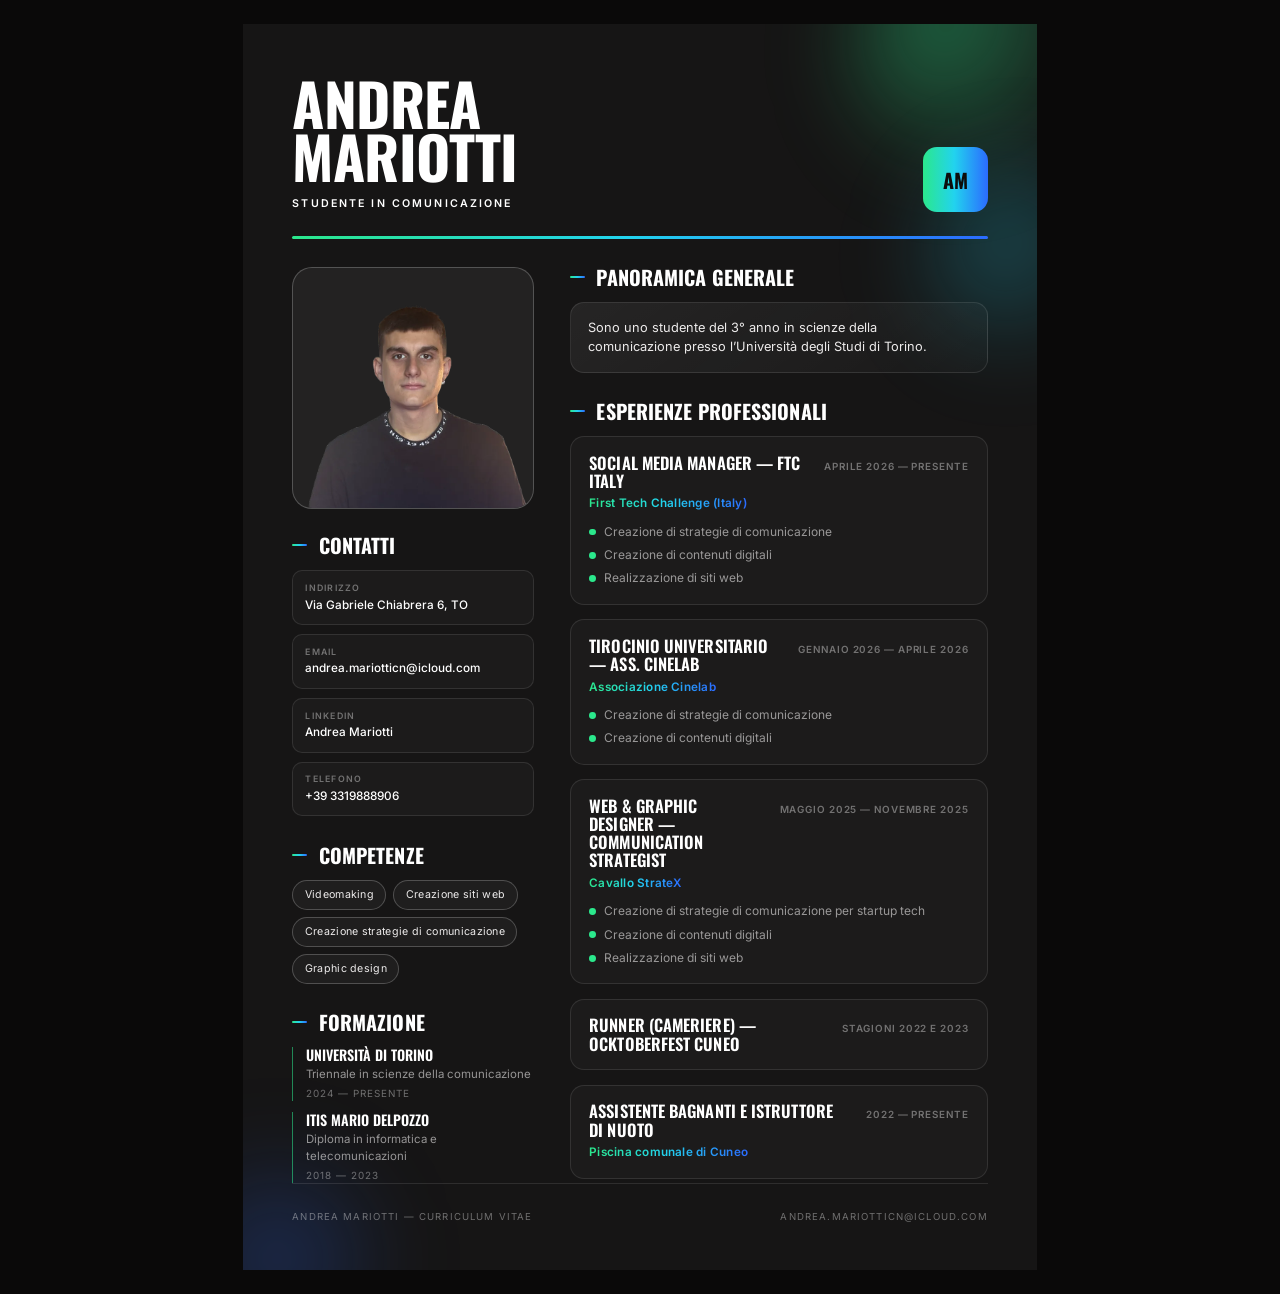
==== cv.html @ 35cc386b "Card dei contenuti tutte uguali, hero piu' varia e meno satura - via il pulsante play sulle card e l" ====
<!doctype html>
<html lang="it">
<head>
<meta charset="utf-8">
<meta name="viewport" content="width=device-width,initial-scale=1">
<title>Andrea Mariotti — Curriculum Vitae</title>
<link rel="preconnect" href="https://fonts.googleapis.com">
<link rel="preconnect" href="https://fonts.gstatic.com" crossorigin>
<link href="https://fonts.googleapis.com/css2?family=Oswald:wght@500;600;700&family=Inter:wght@400;500;600;700&display=swap" rel="stylesheet">
<style>
/* =========================================================
   CV — stessa brand identity del portfolio
   Superfici: charcoal  ·  Accenti: neon verde/teal/ciano/blu
   Display: Oswald  ·  Testo: Inter
   ========================================================= */
:root{
  --ink-900:#0D0C0C;
  --ink:#161515;
  --ink-800:#1C1B1B;
  --ink-700:#232222;
  --line:rgba(255,255,255,.10);
  --line-strong:rgba(255,255,255,.22);
  --white:#FFFFFF;
  --text:#EDEBEB;
  --mute:rgba(237,235,235,.60);
  --mute-2:rgba(237,235,235,.42);
  --green:#2BE88C;
  --teal:#14C8A6;
  --cyan:#22D3EE;
  --blue:#2B6BFF;
  --grad-brand:linear-gradient(90deg,#2BE88C 0%,#22D3EE 48%,#2B6BFF 100%);
  --font-display:"Oswald",Impact,"Haettenschweiler",sans-serif;
  --font-ui:"Inter",-apple-system,BlinkMacSystemFont,"Segoe UI",Roboto,sans-serif;
  --radius:14px;
  --radius-lg:20px;
  --radius-pill:999px;
}

*,*::before,*::after{box-sizing:border-box;}
*{margin:0;padding:0;}
html{background:#0A0909;}
body{
  font-family:var(--font-ui);
  color:var(--text);
  line-height:1.5;
  -webkit-font-smoothing:antialiased;
  display:flex;justify-content:center;
  padding:24px 16px;
}
ul{list-style:none;}
a{color:inherit;text-decoration:none;}

/* ---------- foglio A4 ---------- */
.sheet{
  position:relative;overflow:hidden;
  width:210mm;min-height:297mm;
  background:var(--ink);
  color:var(--text);
  padding:14mm 13mm 12mm;
  display:flex;flex-direction:column;
  font-size:9.6pt;
}
/* blob neon del brand, discreti */
.blob{position:absolute;border-radius:50%;filter:blur(42px);z-index:0;}
.blob--1{width:70mm;height:70mm;top:-26mm;right:-20mm;background:radial-gradient(circle at 35% 35%,rgba(43,232,140,.42),rgba(43,232,140,0) 70%);}
.blob--2{width:58mm;height:58mm;top:34mm;right:-26mm;background:radial-gradient(circle at 40% 40%,rgba(34,211,238,.30),rgba(34,211,238,0) 70%);}
.blob--3{width:66mm;height:66mm;bottom:-30mm;left:-24mm;background:radial-gradient(circle at 50% 50%,rgba(43,107,255,.30),rgba(43,107,255,0) 70%);}
.sheet > *:not(.blob){position:relative;z-index:1;}

/* ---------- intestazione ---------- */
.head{display:flex;align-items:flex-end;justify-content:space-between;gap:10mm;}
.name{
  font-family:var(--font-display);font-weight:700;text-transform:uppercase;
  font-size:44pt;line-height:.9;letter-spacing:-.01em;color:var(--white);
}
.name span{display:block;}
.role{
  margin-top:3.5mm;
  font-size:8pt;font-weight:600;letter-spacing:.2em;text-transform:uppercase;
  color:var(--white);
}
.head__mark{
  flex:none;width:17mm;height:17mm;border-radius:var(--radius);
  display:grid;place-items:center;
  background:var(--grad-brand);
  font-family:var(--font-display);font-weight:700;font-size:15pt;letter-spacing:.02em;
  color:var(--ink-900);
}
.rule{height:2.4px;margin:6.5mm 0 7.5mm;border-radius:999px;background:var(--grad-brand);}

/* ---------- griglia a due colonne ---------- */
.grid{display:grid;grid-template-columns:64mm 1fr;gap:9.5mm;align-items:start;}

/* ---------- titoli di sezione ---------- */
.s-title{
  font-family:var(--font-display);font-weight:700;text-transform:uppercase;
  font-size:15pt;line-height:1;color:var(--white);letter-spacing:.005em;
  display:flex;align-items:center;gap:3mm;
}
.s-title::before{
  content:"";flex:none;width:4mm;height:2.2px;border-radius:999px;background:var(--grad-brand);
}
.block + .block{margin-top:7.5mm;}
.block__body{margin-top:4mm;}

/* ---------- colonna sinistra ---------- */
.photo{
  width:100%;aspect-ratio:1/1;overflow:hidden;
  border-radius:var(--radius-lg);
  border:1px solid var(--line-strong);
  background:var(--ink-700);
  margin-bottom:7mm;
}
.photo img{width:100%;height:100%;object-fit:cover;object-position:50% 22%;display:block;}

.contacts{display:grid;gap:2.4mm;}
.contact{
  padding:2.6mm 3.2mm;border-radius:10px;
  background:var(--ink-800);border:1px solid var(--line);
}
.contact__lab{
  font-size:6.6pt;font-weight:600;letter-spacing:.14em;text-transform:uppercase;color:var(--mute-2);
}
.contact__val{margin-top:.6mm;font-size:8.8pt;font-weight:500;color:var(--white);word-break:break-word;}

.tags{display:flex;flex-wrap:wrap;gap:1.8mm;}
.tag{
  font-size:8pt;letter-spacing:.03em;padding:1.6mm 3mm;
  border-radius:var(--radius-pill);border:1px solid var(--line-strong);
  color:var(--text);background:rgba(255,255,255,.04);
}

.edu{display:grid;gap:3mm;}
.edu__item{padding-left:3.4mm;border-left:1.6px solid rgba(43,232,140,.55);}
.edu__school{
  font-family:var(--font-display);font-weight:600;text-transform:uppercase;
  font-size:10.6pt;line-height:1.1;color:var(--white);
}
.edu__deg{margin-top:.8mm;font-size:8.6pt;color:var(--mute);}
.edu__when{margin-top:.8mm;font-size:7.4pt;letter-spacing:.1em;text-transform:uppercase;color:var(--mute-2);}

/* ---------- colonna destra ---------- */
.about{
  padding:4mm 4.4mm;border-radius:var(--radius);
  background:linear-gradient(145deg,rgba(255,255,255,.07),rgba(255,255,255,.02));
  border:1px solid var(--line);
  font-size:9.6pt;color:var(--text);
}

.jobs{display:grid;gap:3.8mm;}
.job{
  padding:4.4mm 4.8mm;border-radius:var(--radius);
  background:var(--ink-800);border:1px solid var(--line);
}
.job__top{display:flex;align-items:baseline;justify-content:space-between;gap:5mm;}
.job__role{
  font-family:var(--font-display);font-weight:600;text-transform:uppercase;
  font-size:12.4pt;line-height:1.1;color:var(--white);letter-spacing:.005em;
}
.job__when{
  flex:none;font-size:7.4pt;font-weight:600;letter-spacing:.09em;text-transform:uppercase;
  color:var(--mute-2);white-space:nowrap;
}
.job__org{
  margin-top:1.4mm;font-size:8.8pt;font-weight:600;letter-spacing:.02em;
  background:var(--grad-brand);-webkit-background-clip:text;background-clip:text;color:transparent;
  width:fit-content;
}
.job__list{margin-top:2.6mm;display:grid;gap:1.4mm;}
.job__list li{position:relative;padding-left:4mm;font-size:9pt;color:var(--mute);}
.job__list li::before{
  content:"";position:absolute;left:0;top:1.55mm;
  width:1.8mm;height:1.8mm;border-radius:50%;background:var(--green);
}

/* ---------- piede ---------- */
.foot{
  margin-top:auto;padding-top:7mm;
  display:flex;align-items:center;justify-content:space-between;gap:6mm;
  border-top:1px solid var(--line);
  font-size:7.2pt;letter-spacing:.12em;text-transform:uppercase;color:var(--mute-2);
}

/* ---------- stampa / PDF ---------- */
@page{size:A4;margin:0;}
@media print{
  html,body{background:#fff;}
  body{display:block;padding:0;}
  .sheet{width:210mm;height:297mm;box-shadow:none;}
  *{-webkit-print-color-adjust:exact;print-color-adjust:exact;}
}
</style>
</head>
<body>

<main class="sheet">
  <span class="blob blob--1" aria-hidden="true"></span>
  <span class="blob blob--2" aria-hidden="true"></span>
  <span class="blob blob--3" aria-hidden="true"></span>

  <header class="head">
    <div>
      <h1 class="name"><span>Andrea</span><span>Mariotti</span></h1>
      <p class="role">Studente in comunicazione</p>
    </div>
    <div class="head__mark" aria-hidden="true">AM</div>
  </header>

  <div class="rule" aria-hidden="true"></div>

  <div class="grid">

    <!-- ===== colonna sinistra ===== -->
    <aside>
      <figure class="photo">
        <img src="assets/img/andrea.webp" alt="Andrea Mariotti">
      </figure>

      <section class="block">
        <h2 class="s-title">Contatti</h2>
        <div class="block__body contacts">
          <div class="contact">
            <div class="contact__lab">Indirizzo</div>
            <div class="contact__val">Via Gabriele Chiabrera 6, TO</div>
          </div>
          <div class="contact">
            <div class="contact__lab">Email</div>
            <div class="contact__val">andrea.mariotticn@icloud.com</div>
          </div>
          <div class="contact">
            <div class="contact__lab">LinkedIn</div>
            <div class="contact__val">Andrea Mariotti</div>
          </div>
          <div class="contact">
            <div class="contact__lab">Telefono</div>
            <div class="contact__val">+39 3319888906</div>
          </div>
        </div>
      </section>

      <section class="block">
        <h2 class="s-title">Competenze</h2>
        <div class="block__body tags">
          <span class="tag">Videomaking</span>
          <span class="tag">Creazione siti web</span>
          <span class="tag">Creazione strategie di comunicazione</span>
          <span class="tag">Graphic design</span>
        </div>
      </section>

      <section class="block">
        <h2 class="s-title">Formazione</h2>
        <div class="block__body edu">
          <div class="edu__item">
            <h3 class="edu__school">Università di Torino</h3>
            <p class="edu__deg">Triennale in scienze della comunicazione</p>
            <p class="edu__when">2024 — presente</p>
          </div>
          <div class="edu__item">
            <h3 class="edu__school">ITIS Mario Delpozzo</h3>
            <p class="edu__deg">Diploma in informatica e telecomunicazioni</p>
            <p class="edu__when">2018 — 2023</p>
          </div>
        </div>
      </section>
    </aside>

    <!-- ===== colonna destra ===== -->
    <div>
      <section class="block">
        <h2 class="s-title">Panoramica generale</h2>
        <p class="block__body about">
          Sono uno studente del 3° anno in scienze della comunicazione presso l’Università degli Studi di Torino.
        </p>
      </section>

      <section class="block">
        <h2 class="s-title">Esperienze professionali</h2>
        <div class="block__body jobs">

          <article class="job">
            <div class="job__top">
              <h3 class="job__role">Social media manager — FTC Italy</h3>
              <span class="job__when">Aprile 2026 — presente</span>
            </div>
            <p class="job__org">First Tech Challenge (Italy)</p>
            <ul class="job__list">
              <li>Creazione di strategie di comunicazione</li>
              <li>Creazione di contenuti digitali</li>
              <li>Realizzazione di siti web</li>
            </ul>
          </article>

          <article class="job">
            <div class="job__top">
              <h3 class="job__role">Tirocinio universitario — Ass. Cinelab</h3>
              <span class="job__when">Gennaio 2026 — aprile 2026</span>
            </div>
            <p class="job__org">Associazione Cinelab</p>
            <ul class="job__list">
              <li>Creazione di strategie di comunicazione</li>
              <li>Creazione di contenuti digitali</li>
            </ul>
          </article>

          <article class="job">
            <div class="job__top">
              <h3 class="job__role">Web &amp; graphic designer — communication strategist</h3>
              <span class="job__when">Maggio 2025 — novembre 2025</span>
            </div>
            <p class="job__org">Cavallo StrateX</p>
            <ul class="job__list">
              <li>Creazione di strategie di comunicazione per startup tech</li>
              <li>Creazione di contenuti digitali</li>
              <li>Realizzazione di siti web</li>
            </ul>
          </article>

          <article class="job">
            <div class="job__top">
              <h3 class="job__role">Runner (cameriere) — Ocktoberfest Cuneo</h3>
              <span class="job__when">Stagioni 2022 e 2023</span>
            </div>
          </article>

          <article class="job">
            <div class="job__top">
              <h3 class="job__role">Assistente bagnanti e istruttore di nuoto</h3>
              <span class="job__when">2022 — presente</span>
            </div>
            <p class="job__org">Piscina comunale di Cuneo</p>
          </article>

        </div>
      </section>
    </div>
  </div>

  <footer class="foot">
    <span>Andrea Mariotti — Curriculum Vitae</span>
    <span>andrea.mariotticn@icloud.com</span>
  </footer>
</main>

</body>
</html>
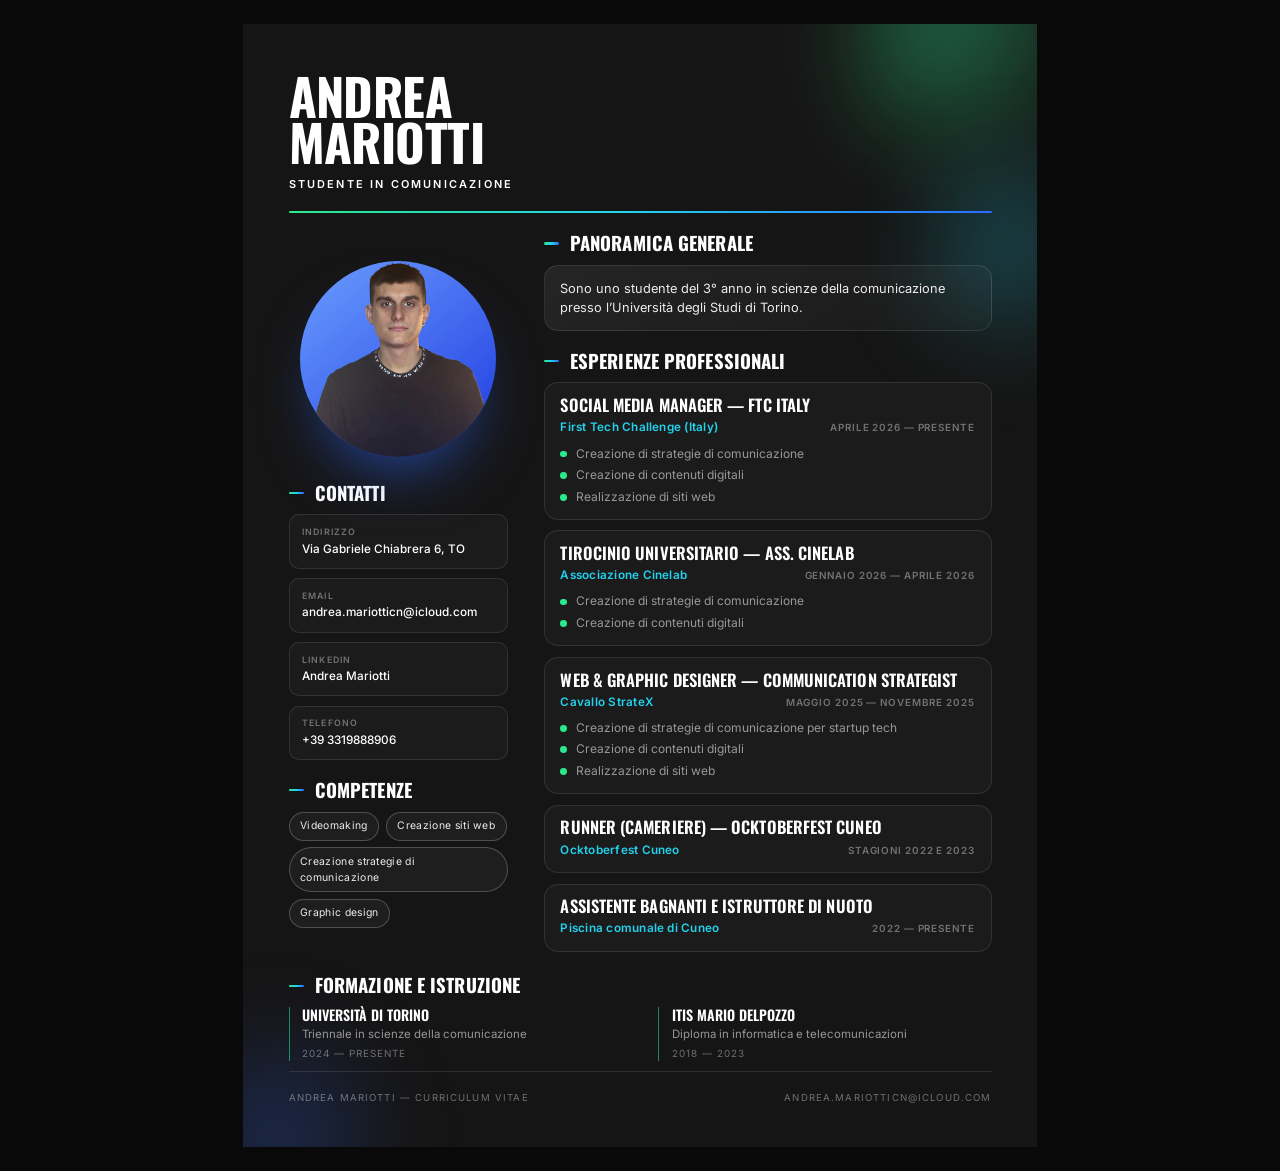
==== commit 34cdb2ad: "Copertine senza il play stampato, pulsante play di nuovo su tutti i reel Le otto copertine che arriv" ====
--- a/cv.html
+++ b/cv.html
@@ -25,9 +25,9 @@
   --mute:rgba(237,235,235,.60);
   --mute-2:rgba(237,235,235,.42);
   --green:#2BE88C;
-  --teal:#14C8A6;
   --cyan:#22D3EE;
   --blue:#2B6BFF;
+  --grad-blue:linear-gradient(140deg,#6B9EFF 0%,#1E3AE0 100%);
   --grad-brand:linear-gradient(90deg,#2BE88C 0%,#22D3EE 48%,#2B6BFF 100%);
   --font-display:"Oswald",Impact,"Haettenschweiler",sans-serif;
   --font-ui:"Inter",-apple-system,BlinkMacSystemFont,"Segoe UI",Roboto,sans-serif;
@@ -53,10 +53,10 @@
 /* ---------- foglio A4 ---------- */
 .sheet{
   position:relative;overflow:hidden;
-  width:210mm;min-height:297mm;
+  width:210mm;height:297mm;
   background:var(--ink);
   color:var(--text);
-  padding:14mm 13mm 12mm;
+  padding:13mm 12mm 11mm;
   display:flex;flex-direction:column;
   font-size:9.6pt;
 }
@@ -68,51 +68,59 @@
 .sheet > *:not(.blob){position:relative;z-index:1;}
 
 /* ---------- intestazione ---------- */
-.head{display:flex;align-items:flex-end;justify-content:space-between;gap:10mm;}
 .name{
   font-family:var(--font-display);font-weight:700;text-transform:uppercase;
-  font-size:44pt;line-height:.9;letter-spacing:-.01em;color:var(--white);
+  font-size:38pt;line-height:.9;letter-spacing:-.01em;color:var(--white);
 }
 .name span{display:block;}
 .role{
-  margin-top:3.5mm;
-  font-size:8pt;font-weight:600;letter-spacing:.2em;text-transform:uppercase;
+  margin-top:3mm;
+  font-size:8.2pt;font-weight:600;letter-spacing:.2em;text-transform:uppercase;
   color:var(--white);
 }
-.head__mark{
-  flex:none;width:17mm;height:17mm;border-radius:var(--radius);
-  display:grid;place-items:center;
-  background:var(--grad-brand);
-  font-family:var(--font-display);font-weight:700;font-size:15pt;letter-spacing:.02em;
-  color:var(--ink-900);
-}
-.rule{height:2.4px;margin:6.5mm 0 7.5mm;border-radius:999px;background:var(--grad-brand);}
+.rule{height:2.4px;margin:5mm 0 5.5mm;border-radius:999px;background:var(--grad-brand);}
 
 /* ---------- griglia a due colonne ---------- */
-.grid{display:grid;grid-template-columns:64mm 1fr;gap:9.5mm;align-items:start;}
+.grid{display:grid;grid-template-columns:58mm 1fr;gap:9.5mm;align-items:start;}
 
 /* ---------- titoli di sezione ---------- */
 .s-title{
   font-family:var(--font-display);font-weight:700;text-transform:uppercase;
-  font-size:15pt;line-height:1;color:var(--white);letter-spacing:.005em;
+  font-size:14pt;line-height:1;color:var(--white);letter-spacing:.005em;
   display:flex;align-items:center;gap:3mm;
 }
 .s-title::before{
   content:"";flex:none;width:4mm;height:2.2px;border-radius:999px;background:var(--grad-brand);
 }
-.block + .block{margin-top:7.5mm;}
-.block__body{margin-top:4mm;}
+.block + .block{margin-top:5.5mm;}
+.block__body{margin-top:3.2mm;}
+
+/* ---------- ritratto: la bolla blu del sito ---------- */
+.portrait{
+  position:relative;width:52mm;aspect-ratio:1;
+  margin:7mm auto 7mm;
+}
+.portrait__ring{
+  position:absolute;inset:0;border-radius:50%;
+  background:var(--grad-blue);
+  box-shadow:0 9mm 18mm -8mm rgba(43,107,255,.75);
+}
+/* la foto e' una sola, in due copie sovrapposte:
+   il corpo vive dentro il cerchio, la testa resta libera sopra il bordo */
+.portrait__clip{position:absolute;inset:0;border-radius:50%;overflow:hidden;z-index:2;}
+.portrait__body,.portrait__head{
+  position:absolute;left:50%;top:-22%;width:100%;
+  transform:translateX(-50%);
+}
+.portrait__head{
+  z-index:3;
+  -webkit-mask-image:linear-gradient(#000,#000);mask-image:linear-gradient(#000,#000);
+  -webkit-mask-size:54% 42%;mask-size:54% 42%;
+  -webkit-mask-position:50% 0;mask-position:50% 0;
+  -webkit-mask-repeat:no-repeat;mask-repeat:no-repeat;
+}
 
 /* ---------- colonna sinistra ---------- */
-.photo{
-  width:100%;aspect-ratio:1/1;overflow:hidden;
-  border-radius:var(--radius-lg);
-  border:1px solid var(--line-strong);
-  background:var(--ink-700);
-  margin-bottom:7mm;
-}
-.photo img{width:100%;height:100%;object-fit:cover;object-position:50% 22%;display:block;}
-
 .contacts{display:grid;gap:2.4mm;}
 .contact{
   padding:2.6mm 3.2mm;border-radius:10px;
@@ -125,12 +133,13 @@
 
 .tags{display:flex;flex-wrap:wrap;gap:1.8mm;}
 .tag{
-  font-size:8pt;letter-spacing:.03em;padding:1.6mm 3mm;
+  font-size:7.8pt;letter-spacing:.03em;padding:1.5mm 2.8mm;
   border-radius:var(--radius-pill);border:1px solid var(--line-strong);
   color:var(--text);background:rgba(255,255,255,.04);
 }
 
-.edu{display:grid;gap:3mm;}
+.block--wide{margin-top:6.5mm;}
+.edu{display:grid;grid-template-columns:repeat(2,minmax(0,1fr));gap:9.5mm;}
 .edu__item{padding-left:3.4mm;border-left:1.6px solid rgba(43,232,140,.55);}
 .edu__school{
   font-family:var(--font-display);font-weight:600;text-transform:uppercase;
@@ -141,41 +150,41 @@
 
 /* ---------- colonna destra ---------- */
 .about{
-  padding:4mm 4.4mm;border-radius:var(--radius);
+  padding:3.4mm 4mm;border-radius:var(--radius);
   background:linear-gradient(145deg,rgba(255,255,255,.07),rgba(255,255,255,.02));
   border:1px solid var(--line);
   font-size:9.6pt;color:var(--text);
 }
 
-.jobs{display:grid;gap:3.8mm;}
+.jobs{display:grid;gap:2.8mm;}
 .job{
-  padding:4.4mm 4.8mm;border-radius:var(--radius);
+  padding:3.4mm 4.2mm;border-radius:var(--radius);
   background:var(--ink-800);border:1px solid var(--line);
 }
-.job__top{display:flex;align-items:baseline;justify-content:space-between;gap:5mm;}
 .job__role{
   font-family:var(--font-display);font-weight:600;text-transform:uppercase;
-  font-size:12.4pt;line-height:1.1;color:var(--white);letter-spacing:.005em;
+  font-size:12.4pt;line-height:1.12;color:var(--white);letter-spacing:.005em;
+}
+.job__meta{
+  margin-top:1.2mm;display:flex;align-items:baseline;justify-content:space-between;gap:5mm;
+}
+.job__org{
+  font-size:8.8pt;font-weight:600;letter-spacing:.02em;color:var(--cyan);
 }
 .job__when{
   flex:none;font-size:7.4pt;font-weight:600;letter-spacing:.09em;text-transform:uppercase;
   color:var(--mute-2);white-space:nowrap;
 }
-.job__org{
-  margin-top:1.4mm;font-size:8.8pt;font-weight:600;letter-spacing:.02em;
-  background:var(--grad-brand);-webkit-background-clip:text;background-clip:text;color:transparent;
-  width:fit-content;
-}
-.job__list{margin-top:2.6mm;display:grid;gap:1.4mm;}
+.job__list{margin-top:2mm;display:grid;gap:1mm;}
 .job__list li{position:relative;padding-left:4mm;font-size:9pt;color:var(--mute);}
 .job__list li::before{
-  content:"";position:absolute;left:0;top:1.55mm;
+  content:"";position:absolute;left:0;top:1.6mm;
   width:1.8mm;height:1.8mm;border-radius:50%;background:var(--green);
 }
 
 /* ---------- piede ---------- */
 .foot{
-  margin-top:auto;padding-top:7mm;
+  margin-top:auto;padding-top:5mm;
   display:flex;align-items:center;justify-content:space-between;gap:6mm;
   border-top:1px solid var(--line);
   font-size:7.2pt;letter-spacing:.12em;text-transform:uppercase;color:var(--mute-2);
@@ -199,11 +208,8 @@
   <span class="blob blob--3" aria-hidden="true"></span>
 
   <header class="head">
-    <div>
-      <h1 class="name"><span>Andrea</span><span>Mariotti</span></h1>
-      <p class="role">Studente in comunicazione</p>
-    </div>
-    <div class="head__mark" aria-hidden="true">AM</div>
+    <h1 class="name"><span>Andrea</span><span>Mariotti</span></h1>
+    <p class="role">Studente in comunicazione</p>
   </header>
 
   <div class="rule" aria-hidden="true"></div>
@@ -212,8 +218,12 @@
 
     <!-- ===== colonna sinistra ===== -->
     <aside>
-      <figure class="photo">
-        <img src="assets/img/andrea.webp" alt="Andrea Mariotti">
+      <figure class="portrait">
+        <span class="portrait__ring" aria-hidden="true"></span>
+        <span class="portrait__clip">
+          <img class="portrait__body" src="assets/img/andrea.webp" alt="Andrea Mariotti">
+        </span>
+        <img class="portrait__head" src="assets/img/andrea.webp" alt="" aria-hidden="true">
       </figure>
 
       <section class="block">
@@ -248,21 +258,6 @@
         </div>
       </section>
 
-      <section class="block">
-        <h2 class="s-title">Formazione</h2>
-        <div class="block__body edu">
-          <div class="edu__item">
-            <h3 class="edu__school">Università di Torino</h3>
-            <p class="edu__deg">Triennale in scienze della comunicazione</p>
-            <p class="edu__when">2024 — presente</p>
-          </div>
-          <div class="edu__item">
-            <h3 class="edu__school">ITIS Mario Delpozzo</h3>
-            <p class="edu__deg">Diploma in informatica e telecomunicazioni</p>
-            <p class="edu__when">2018 — 2023</p>
-          </div>
-        </div>
-      </section>
     </aside>
 
     <!-- ===== colonna destra ===== -->
@@ -279,11 +274,11 @@
         <div class="block__body jobs">
 
           <article class="job">
-            <div class="job__top">
-              <h3 class="job__role">Social media manager — FTC Italy</h3>
+            <h3 class="job__role">Social media manager — FTC Italy</h3>
+            <div class="job__meta">
+              <span class="job__org">First Tech Challenge (Italy)</span>
               <span class="job__when">Aprile 2026 — presente</span>
             </div>
-            <p class="job__org">First Tech Challenge (Italy)</p>
             <ul class="job__list">
               <li>Creazione di strategie di comunicazione</li>
               <li>Creazione di contenuti digitali</li>
@@ -292,11 +287,11 @@
           </article>
 
           <article class="job">
-            <div class="job__top">
-              <h3 class="job__role">Tirocinio universitario — Ass. Cinelab</h3>
+            <h3 class="job__role">Tirocinio universitario — Ass. Cinelab</h3>
+            <div class="job__meta">
+              <span class="job__org">Associazione Cinelab</span>
               <span class="job__when">Gennaio 2026 — aprile 2026</span>
             </div>
-            <p class="job__org">Associazione Cinelab</p>
             <ul class="job__list">
               <li>Creazione di strategie di comunicazione</li>
               <li>Creazione di contenuti digitali</li>
@@ -304,11 +299,11 @@
           </article>
 
           <article class="job">
-            <div class="job__top">
-              <h3 class="job__role">Web &amp; graphic designer — communication strategist</h3>
+            <h3 class="job__role">Web &amp; graphic designer — communication strategist</h3>
+            <div class="job__meta">
+              <span class="job__org">Cavallo StrateX</span>
               <span class="job__when">Maggio 2025 — novembre 2025</span>
             </div>
-            <p class="job__org">Cavallo StrateX</p>
             <ul class="job__list">
               <li>Creazione di strategie di comunicazione per startup tech</li>
               <li>Creazione di contenuti digitali</li>
@@ -317,24 +312,42 @@
           </article>
 
           <article class="job">
-            <div class="job__top">
-              <h3 class="job__role">Runner (cameriere) — Ocktoberfest Cuneo</h3>
+            <h3 class="job__role">Runner (cameriere) — Ocktoberfest Cuneo</h3>
+            <div class="job__meta">
+              <span class="job__org">Ocktoberfest Cuneo</span>
               <span class="job__when">Stagioni 2022 e 2023</span>
             </div>
           </article>
 
           <article class="job">
-            <div class="job__top">
-              <h3 class="job__role">Assistente bagnanti e istruttore di nuoto</h3>
+            <h3 class="job__role">Assistente bagnanti e istruttore di nuoto</h3>
+            <div class="job__meta">
+              <span class="job__org">Piscina comunale di Cuneo</span>
               <span class="job__when">2022 — presente</span>
             </div>
-            <p class="job__org">Piscina comunale di Cuneo</p>
           </article>
 
         </div>
       </section>
     </div>
   </div>
+
+
+  <section class="block block--wide">
+    <h2 class="s-title">Formazione e istruzione</h2>
+    <div class="block__body edu">
+      <div class="edu__item">
+        <h3 class="edu__school">Università di Torino</h3>
+        <p class="edu__deg">Triennale in scienze della comunicazione</p>
+        <p class="edu__when">2024 — presente</p>
+      </div>
+      <div class="edu__item">
+        <h3 class="edu__school">ITIS Mario Delpozzo</h3>
+        <p class="edu__deg">Diploma in informatica e telecomunicazioni</p>
+        <p class="edu__when">2018 — 2023</p>
+      </div>
+    </div>
+  </section>
 
   <footer class="foot">
     <span>Andrea Mariotti — Curriculum Vitae</span>
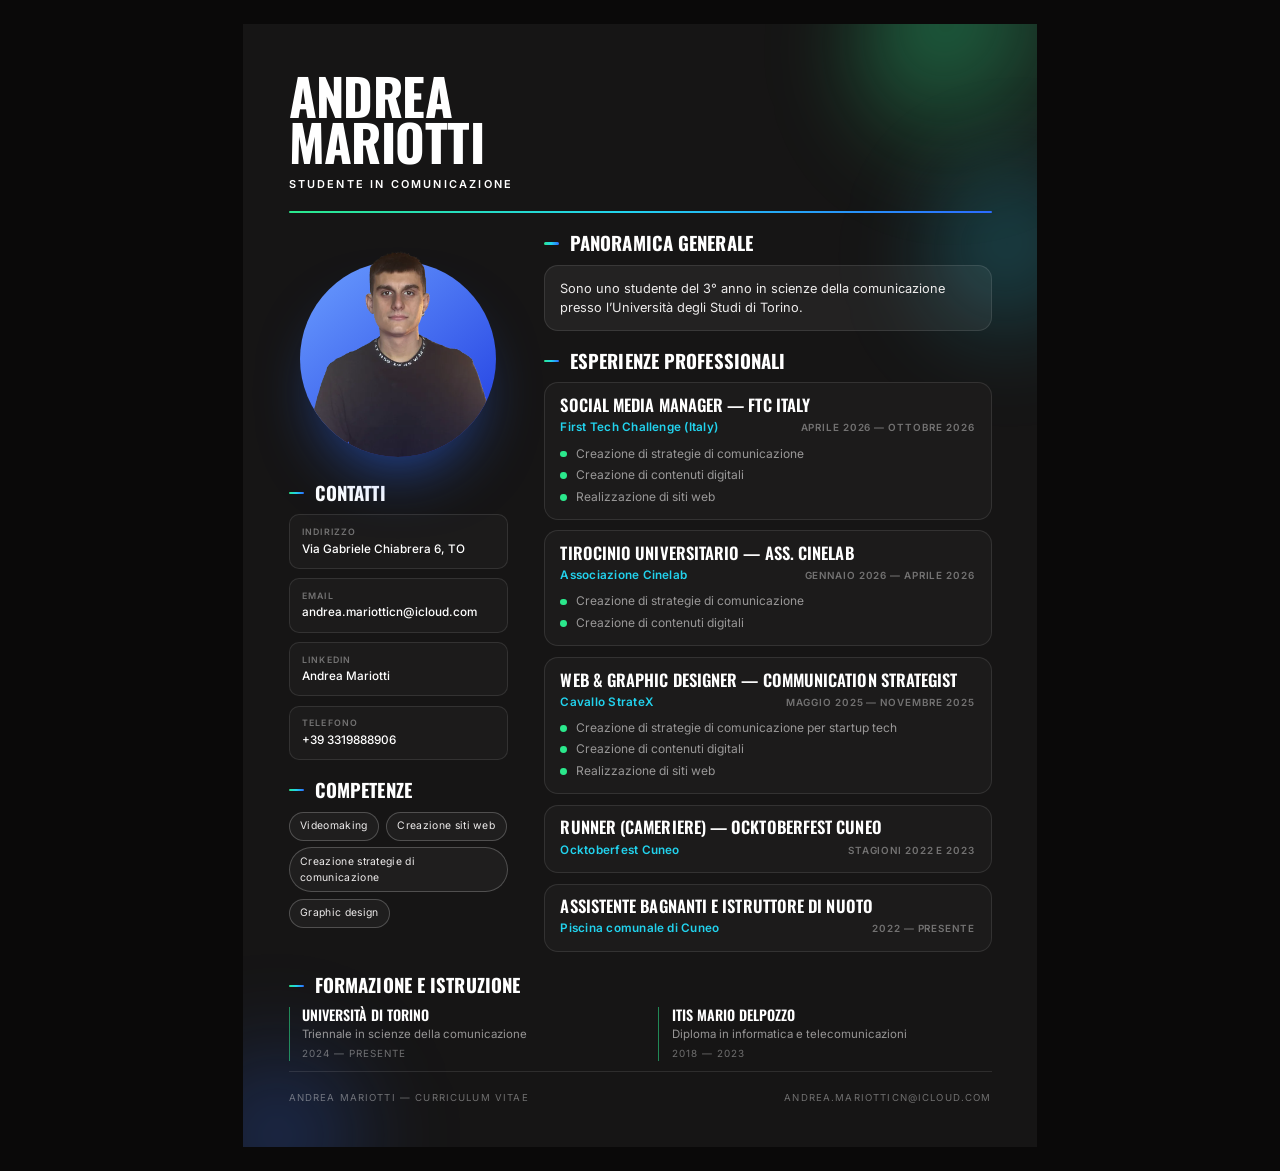
==== commit fa6d9261: "Copertine dei reel dal fotogramma vero, post in formato 4:5, hero piu' ampia - le 8 copertine prese " ====
--- a/cv.html
+++ b/cv.html
@@ -108,17 +108,14 @@
 /* la foto e' una sola, in due copie sovrapposte:
    il corpo vive dentro il cerchio, la testa resta libera sopra il bordo */
 .portrait__clip{position:absolute;inset:0;border-radius:50%;overflow:hidden;z-index:2;}
-.portrait__body,.portrait__head{
-  position:absolute;left:50%;top:-22%;width:100%;
-  transform:translateX(-50%);
-}
-.portrait__head{
-  z-index:3;
-  -webkit-mask-image:linear-gradient(#000,#000);mask-image:linear-gradient(#000,#000);
-  -webkit-mask-size:54% 42%;mask-size:54% 42%;
-  -webkit-mask-position:50% 0;mask-position:50% 0;
-  -webkit-mask-repeat:no-repeat;mask-repeat:no-repeat;
-}
+.portrait__body{position:absolute;left:50%;top:-28%;width:100%;transform:translateX(-50%);}
+/* la testa che esce dalla bolla: una fascia centrale, ritagliata da overflow
+   (niente mask: alcuni motori PDF la ignorano) */
+.portrait__pop{
+  position:absolute;left:23%;width:54%;top:-28%;height:46%;
+  overflow:hidden;z-index:3;
+}
+.portrait__pop img{position:absolute;top:0;left:50%;width:185.2%;transform:translateX(-50%);}
 
 /* ---------- colonna sinistra ---------- */
 .contacts{display:grid;gap:2.4mm;}
@@ -151,7 +148,7 @@
 /* ---------- colonna destra ---------- */
 .about{
   padding:3.4mm 4mm;border-radius:var(--radius);
-  background:linear-gradient(145deg,rgba(255,255,255,.07),rgba(255,255,255,.02));
+  background:rgba(255,255,255,.06);
   border:1px solid var(--line);
   font-size:9.6pt;color:var(--text);
 }
@@ -223,7 +220,9 @@
         <span class="portrait__clip">
           <img class="portrait__body" src="assets/img/andrea.webp" alt="Andrea Mariotti">
         </span>
-        <img class="portrait__head" src="assets/img/andrea.webp" alt="" aria-hidden="true">
+        <span class="portrait__pop" aria-hidden="true">
+          <img src="assets/img/andrea.webp" alt="">
+        </span>
       </figure>
 
       <section class="block">
@@ -277,7 +276,7 @@
             <h3 class="job__role">Social media manager — FTC Italy</h3>
             <div class="job__meta">
               <span class="job__org">First Tech Challenge (Italy)</span>
-              <span class="job__when">Aprile 2026 — presente</span>
+              <span class="job__when">Aprile 2026 — ottobre 2026</span>
             </div>
             <ul class="job__list">
               <li>Creazione di strategie di comunicazione</li>
